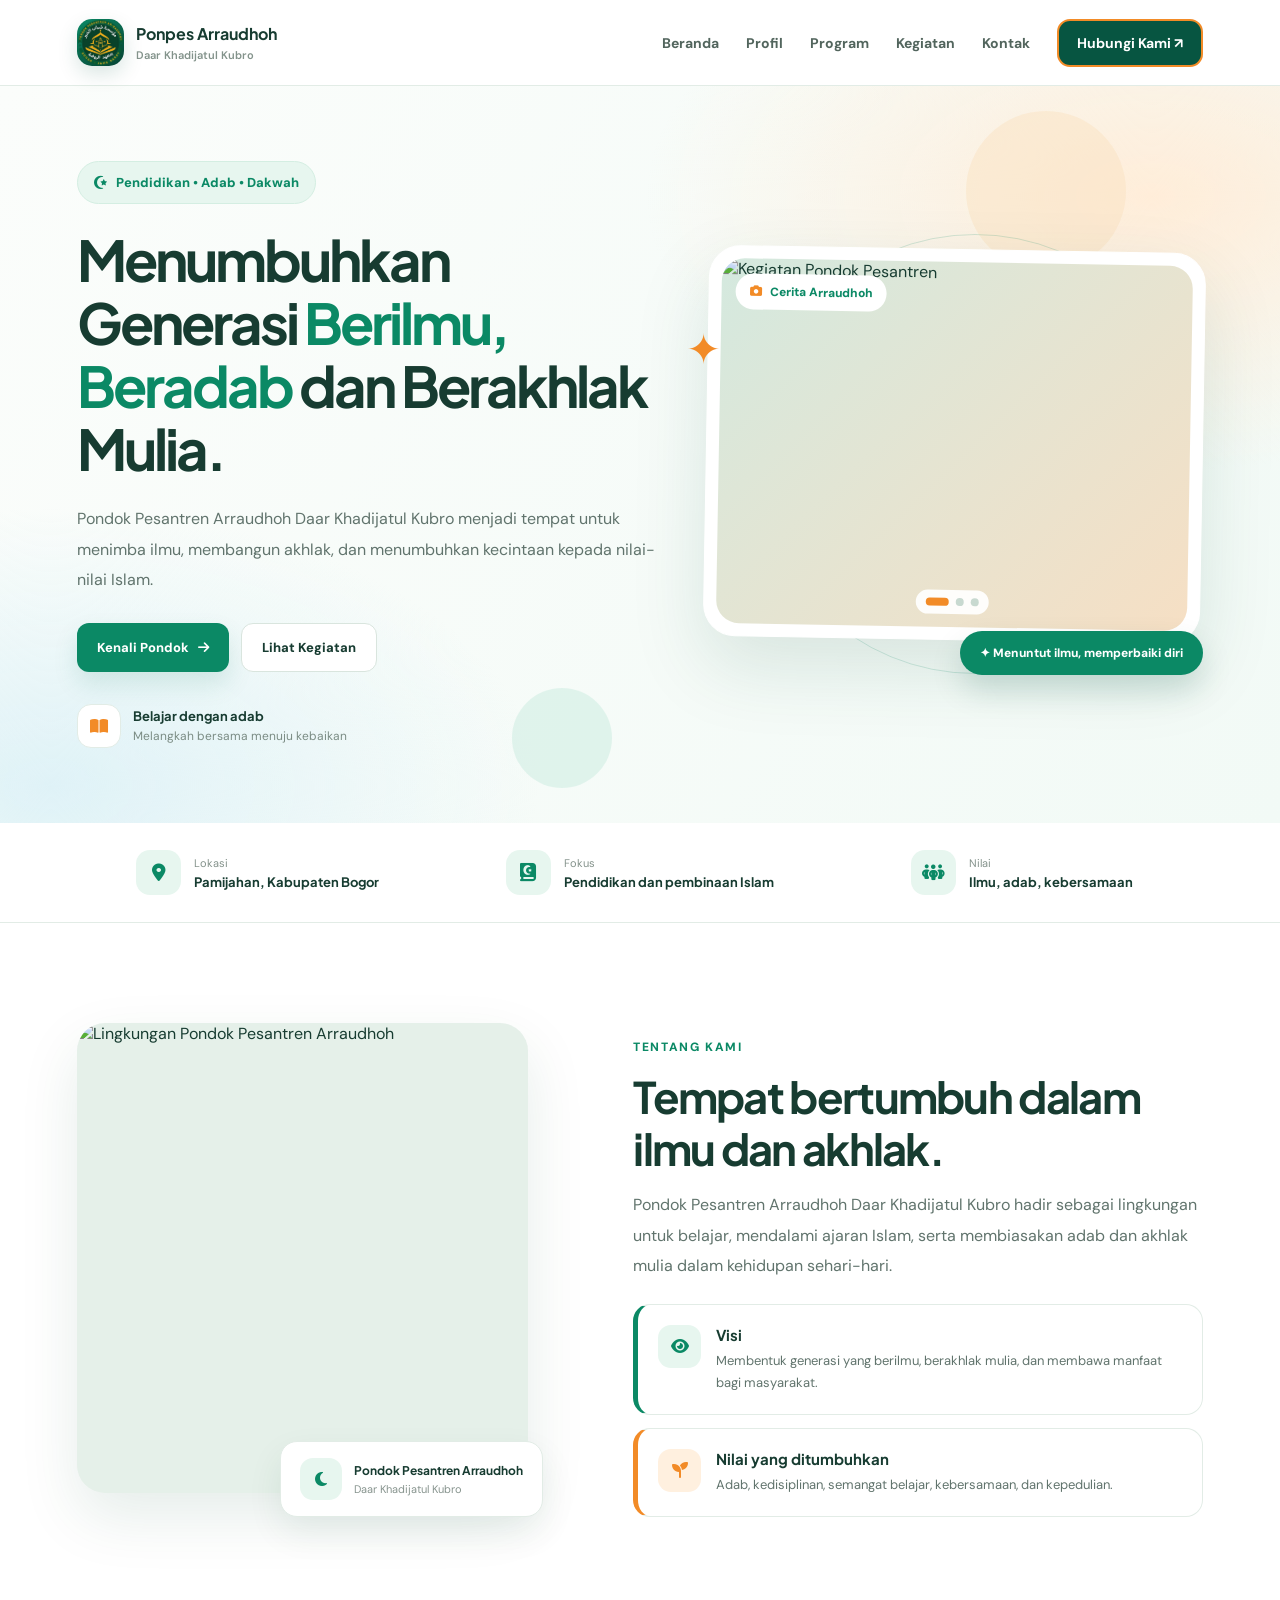
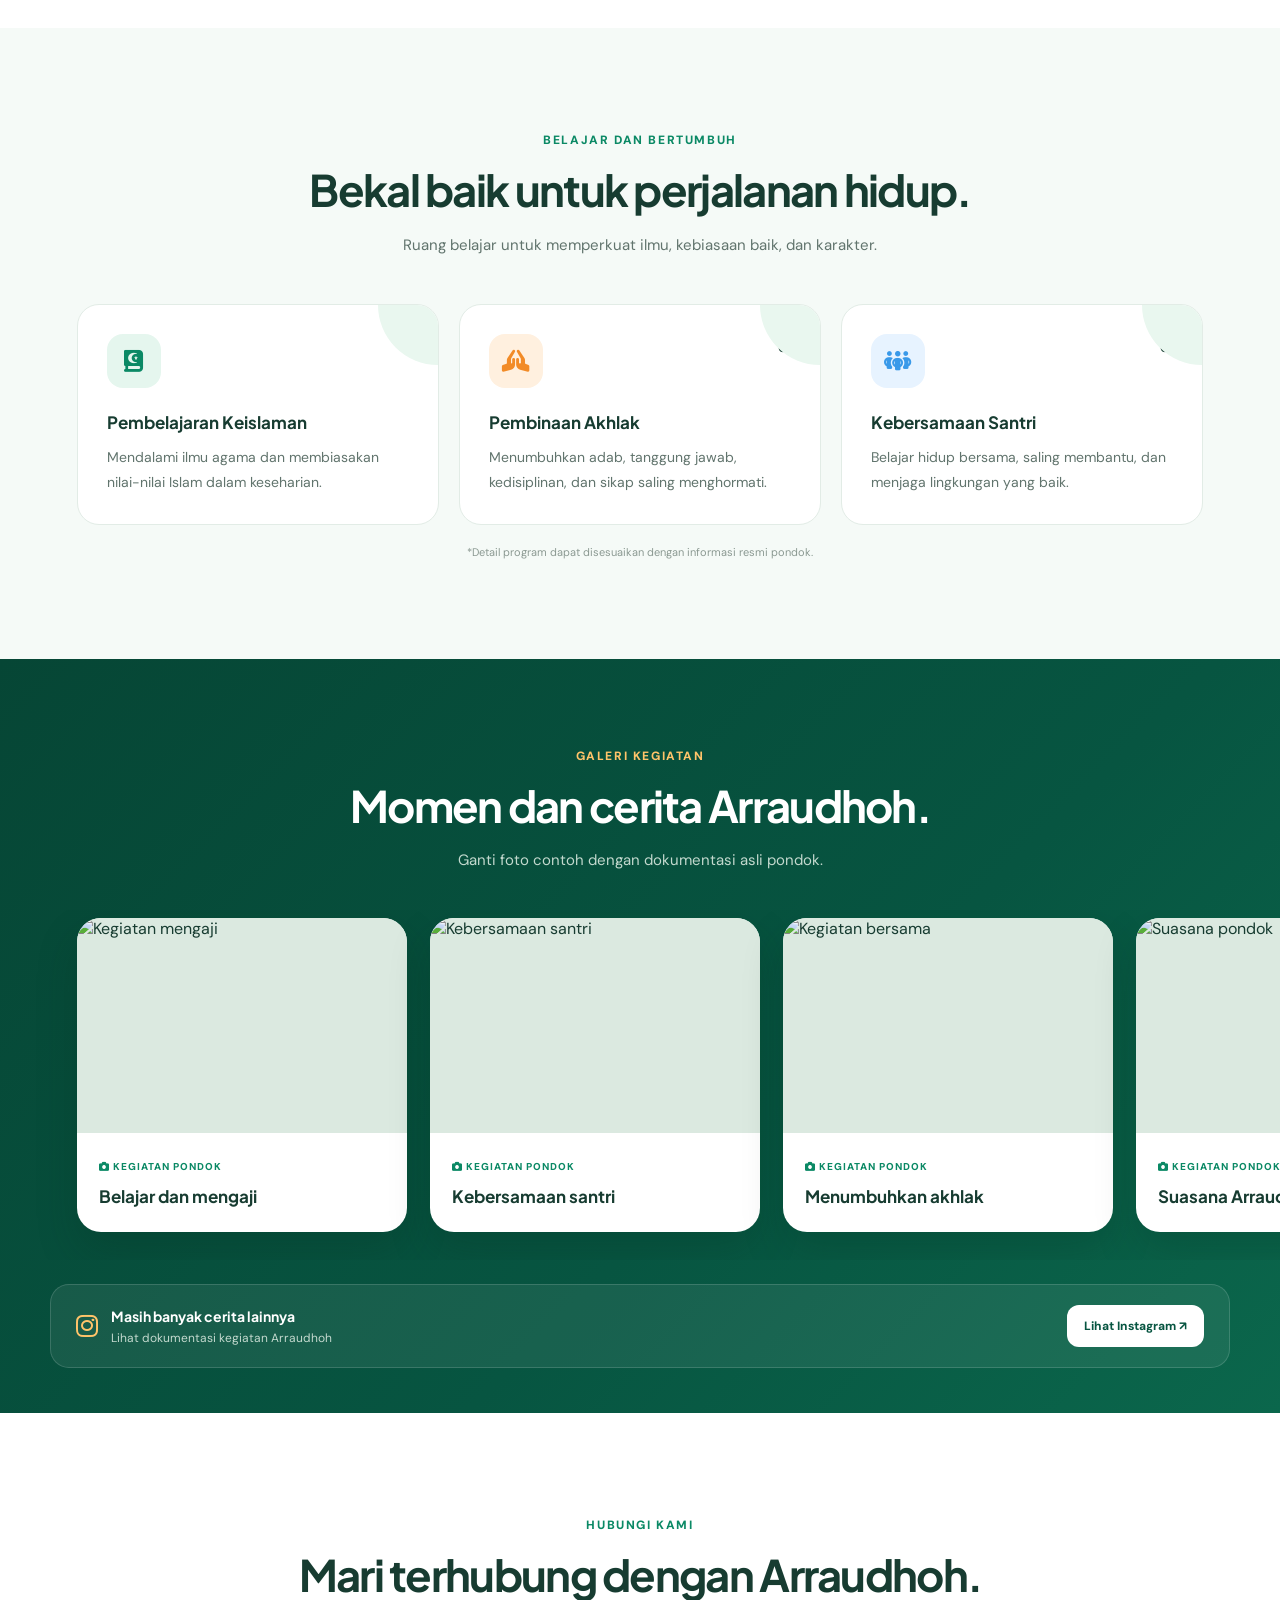
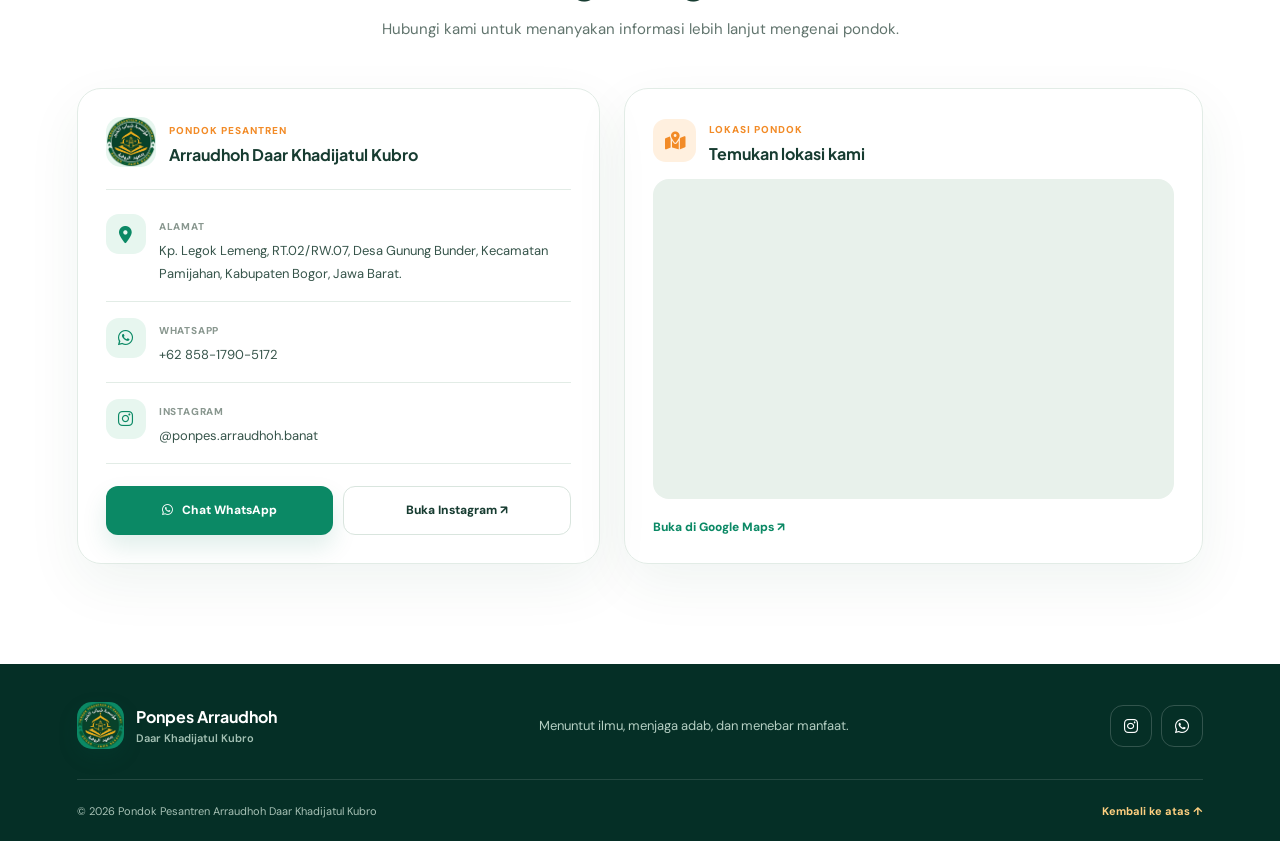
==== index.html @ df7a3b5c "first commit" ====
<!DOCTYPE html>
<html lang="id">
<head>
<meta charset="UTF-8"><meta name="viewport" content="width=device-width,
 initial-scale=1.0">
<title>Pondok Pesantren Arraudhoh Daar Khadijatul Kubro</title>
<link rel="stylesheet" href="style.css">
<link rel="preconnect" href="https://fonts.googleapis.com">
<link href="https://fonts.googleapis.com/css2?family=DM+Sans:wght@400;500;600
;700&family=Plus+Jakarta+Sans:wght@500;600;700;800&display=swap" rel="stylesheet">
<link rel="stylesheet" href="https://cdnjs.cloudflare.com/ajax/libs/font
-awesome/6.7.2/css/all.min.css">
</head>
<body>
<header class="navbar">
<a class="brand" href="#beranda"><span class="logo"><img src="img/download.png"
     alt="Logo Ponpes Arraudhoh"></span><span><b>Ponpes Arraudhoh</b><small>
        Daar Khadijatul Kubro</small></span></a>
<button class="menu-toggle" id="menu-toggle" aria-label="Buka menu">
    <i class="fa-solid fa-bars"></i></button>
<nav id="nav-links"><a href="#beranda">Beranda</a><a href="#profil">Profil</a>
    <a href="#program">Program</a><a href="#kegiatan">Kegiatan</a><a href="#kontak">
        Kontak</a><a class="nav-cta" href="#kontak">Hubungi Kami ↗</a></nav>
</header>
<main>
<section class="hero" id="beranda">
<div class="glow g1"></div><div class="glow g2"></div>
<div class="hero-text reveal">
<span class="eyebrow"><i class="fa-solid fa-star-and-crescent"></i> Pendidikan
     • Adab • Dakwah</span>
<h1>Menumbuhkan Generasi <em>Berilmu, Beradab</em> dan Berakhlak Mulia.</h1>
<p>Pondok Pesantren Arraudhoh Daar Khadijatul Kubro menjadi tempat untuk menimba ilmu,
     membangun akhlak, dan menumbuhkan kecintaan kepada nilai-nilai Islam.</p>
<div class="actions"><a class="btn primary" href="#profil">Kenali Pondok
     <i class="fa-solid fa-arrow-right"></i></a><a class="btn secondary" 
     href="#kegiatan">Lihat Kegiatan</a></div>
<div class="hero-note"><span><i class="fa-solid fa-book-open"></i></span>
    <div><b>Belajar dengan adab</b><small>Melangkah bersama menuju kebaikan</small>
    </div></div>
</div>
<div class="hero-visual reveal">
<div class="orbit"></div><div class="photo-frame">
<span class="photo-label"><i class="fa-solid fa-camera"></i> Cerita Arraudhoh</span>
<div class="slides"><img class="hero-slide active" src="img/hero-1.jpg" 
    alt="Kegiatan Pondok Pesantren"><img class="hero-slide" 
    src="img/hero-2.jpg" alt="Suasana belajar santri"><img class="hero-slide"
     src="img/hero-3.jpg" alt="Kegiatan pesantren"></div>
<div class="dots"><button class="dot active" aria-label="Foto 1">
</button><button class="dot" aria-label="Foto 2"></button><button
 class="dot" aria-label="Foto 3"></button></div>
</div><div class="floating-tag">✦ Menuntut ilmu, memperbaiki diri</div>
<span class="sparkle">✦</span>
</div>
</section>
<section class="quick-info"><div><i class="fa-solid fa-location-dot"></i>
    <span><small>Lokasi</small><b>Pamijahan, Kabupaten Bogor</b></span>
</div><div><i class="fa-solid fa-book-quran"></i><span><small>Fokus</small>
    <b>Pendidikan dan pembinaan Islam</b></span></div><div><i 
        class="fa-solid fa-people-group"></i><span><small>
            Nilai</small><b>Ilmu, adab, kebersamaan</b></span></div></section>
<section class="section profile" id="profil">
<div class="profile-image reveal"><img src="img/profil.jpg" 
    alt="Lingkungan Pondok Pesantren Arraudhoh">
    <div class="image-caption"><i class="fa-solid fa-moon">
    </i><span><b>Pondok Pesantren Arraudhoh</b><small>
        Daar Khadijatul Kubro</small></span></div></div>
<div class="profile-copy reveal"><span class="kicker">Tentang Kami

</span><h2>Tempat bertumbuh dalam ilmu dan akhlak.</h2>
<p>Pondok Pesantren Arraudhoh Daar Khadijatul Kubro hadir 
    sebagai lingkungan untuk belajar, mendalami ajaran Islam, 
    serta membiasakan adab dan akhlak mulia dalam kehidupan sehari-hari.</p>
<div class="info-card"><i class="fa-solid fa-eye"></i><div>
    <h3>Visi</h3><p>Membentuk generasi yang berilmu, berakhlak mulia,
         dan membawa manfaat bagi masyarakat.</p></div></div>
<div class="info-card orange"><i class="fa-solid fa-seedling"
    ></i><div><h3>Nilai yang ditumbuhkan</h3><p>Adab, kedisiplinan,
         semangat belajar, kebersamaan, dan kepedulian.</p></div></div></div>
</section>
<section class="section programs" id="program"><div class="section-title reveal">
    <span class="kicker">Belajar dan Bertumbuh</span><h2>Bekal baik 
        untuk perjalanan hidup.</h2><p>Ruang belajar untuk memperkuat
             ilmu, kebiasaan baik, dan karakter.</p></div>
<div class="program-grid">
<article class="program-card reveal">
    <span class="program-icon mint">
        <i class="fa-solid fa-book-quran">

        </i></span><small>01</small>
        <h3>Pembelajaran Keislaman</h3><p>Mendalami ilmu agama
             dan membiasakan nilai-nilai Islam dalam keseharian.</p></article>
<article class="program-card reveal"><span class="program-icon peach">
    <i class="fa-solid fa-hands-praying"></i></span><small>02</small>
    <h3>Pembinaan Akhlak</h3><p>Menumbuhkan adab, tanggung jawab,
         kedisiplinan, dan sikap saling menghormati.</p></article>
<article class="program-card reveal"><span class="program-icon sky">
    <i class="fa-solid fa-people-group"></i></span><small>03</small>
    <h3>Kebersamaan Santri</h3><p>Belajar hidup bersama, saling membantu,
         dan menjaga lingkungan yang baik.</p></article>
</div><p class="note">*Detail program dapat disesuaikan 
    dengan informasi resmi pondok.</p></section>
<section class="activities" id="kegiatan">
    <div class="section-title reveal"><span class="kicker gold">
        Galeri Kegiatan</span><h2>Momen dan cerita Arraudhoh.</h2><p>Ganti foto contoh dengan dokumentasi asli pondok.</p></div>
    <div class="marquee">
        <div class="activity-track">
            <article class="activity-card">
                <img src="img/kegiatan-1.jpg" alt="Kegiatan mengaji">
                <div>
                    <small><i class="fa-solid fa-camera"></i> KEGIATAN PONDOK</small>
                    <h3>Belajar dan mengaji</h3>
                </div>
            </article>
            <article class="activity-card">
                <img src="img/kegiatan-2.jpg" alt="Kebersamaan santri">
                <div>
                    <small><i class="fa-solid fa-camera"></i> KEGIATAN PONDOK</small>
                    <h3>Kebersamaan santri</h3>
                </div>
            </article>
            <article class="activity-card">
                <img src="img/kegiatan-3.jpg" alt="Kegiatan bersama">
                <div>
                    <small><i class="fa-solid fa-camera"></i> KEGIATAN PONDOK</small>
                    <h3>Menumbuhkan akhlak</h3>
                </div>
            </article>
            <article class="activity-card">
                <img src="img/kegiatan-4.jpg" alt="Suasana pondok">
                <div>
                    <small><i class="fa-solid fa-camera"></i> KEGIATAN PONDOK</small>
                    <h3>Suasana Arraudhoh</h3>
                </div>
            </article>
<article class="activity-card" aria-hidden="true"><img src="img/kegiatan-1.jpg" alt=""><div><small>KEGIATAN PONDOK</small><h3>Belajar dan mengaji</h3></div></article>
<article class="activity-card" aria-hidden="true"><img src="img/kegiatan-2.jpg" alt=""><div><small>KEGIATAN PONDOK</small><h3>Kebersamaan santri</h3></div></article>
<article class="activity-card" aria-hidden="true"><img src="img/kegiatan-3.jpg" alt=""><div><small>KEGIATAN PONDOK</small><h3>Menumbuhkan akhlak</h3></div></article>
<article class="activity-card" aria-hidden="true"><img src="img/kegiatan-4.jpg" alt=""><div><small>KEGIATAN PONDOK</small><h3>Suasana Arraudhoh</h3></div></article>
</div></div>
<div class="instagram-banner"><span><i class="fa-brands fa-instagram"></i><span><b>Masih banyak cerita lainnya</b><small>Lihat dokumentasi kegiatan Arraudhoh</small></span></span><a href="https://www.instagram.com/ponpes.arraudhoh.banat/" target="_blank" rel="noopener">Lihat Instagram ↗</a></div>
</section>
<section class="section contact" id="kontak"><div class="section-title reveal"><span class="kicker">Hubungi Kami</span><h2>Mari terhubung dengan Arraudhoh.</h2><p>Hubungi kami untuk menanyakan informasi lebih lanjut mengenai pondok.</p></div>
<div class="contact-grid">
    <div class="contact-card reveal">
        <div class="contact-heading">
            <span class="contact-logo">
                <img src="img/download.png" alt="Logo Pondok Pesantren Arraudhoh"></span>
            </span><div><small>PONDOK PESANTREN</small>
                <h3>Arraudhoh Daar Khadijatul Kubro</h3></div></div>
<div class="contact-row">
    <span class="contact-icon">
        <i class="fa-solid fa-location-dot"></i></span><div><small>ALAMAT</small><p>Kp. Legok Lemeng, RT.02/RW.07, Desa Gunung Bunder, Kecamatan Pamijahan, Kabupaten Bogor, Jawa Barat.</p></div></div>
<div class="contact-row">
    <span class="contact-icon peach">
        <i class="fa-brands fa-whatsapp"></i></span><div><small>WHATSAPP</small><p>+62 858-1790-5172</p></div></div>
<div class="contact-row">
    <span class="contact-icon sky">
        <i class="fa-brands fa-instagram"></i></span><div><small>INSTAGRAM</small><p>@ponpes.arraudhoh.banat</p></div></div>
<div class="contact-actions">
    <a class="btn primary" href="https://wa.me/6285817905172" target="_blank" rel="noopener"><i class="fa-brands fa-whatsapp"></i> Chat WhatsApp</a><a class="btn secondary" href="https://www.instagram.com/ponpes.arraudhoh.banat/" target="_blank" rel="noopener">Buka Instagram ↗</a></div></div>
<div class="map-card reveal">
    <div class="map-heading">
        <i class="fa-solid fa-map-location-dot"></i><span><small>LOKASI PONDOK</small><b>Temukan lokasi kami</b></span></div><iframe title="Peta lokasi Pondok Pesantren Arraudhoh" src="https://maps.google.com/maps?q=Kp.%20Legok%20Lemeng%2C%20Desa%20Gunung%20Bunder%2C%20Pamijahan%2C%20Bogor&t=&z=13&ie=UTF8&iwloc=&output=embed" loading="lazy"></iframe><a class="map-link" href="https://www.google.com/maps/search/?api=1&query=Kp.+Legok+Lemeng%2C+Desa+Gunung+Bunder%2C+Pamijahan%2C+Bogor" target="_blank" rel="noopener">Buka di Google Maps ↗</a></div></div></section>
</main>
<footer class="footer"><div class="footer-top"><a class="brand footer-brand" href="#beranda"><span class="logo"><img src="img/download.png" alt="Logo Pondok Pesantren Arraudhoh"></span><span><b>Ponpes Arraudhoh</b><small>Daar Khadijatul Kubro</small></span></a><p>Menuntut ilmu, menjaga adab, dan menebar manfaat.</p><div class="socials"><a href="https://www.instagram.com/ponpes.arraudhoh.banat/" aria-label="Instagram" target="_blank" rel="noopener"><i class="fa-brands fa-instagram"></i></a><a href="https://wa.me/6285817905172" aria-label="WhatsApp" target="_blank" rel="noopener"><i class="fa-brands fa-whatsapp"></i></a></div></div><div class="footer-bottom"><span>© <span id="year"></span> Pondok Pesantren Arraudhoh Daar Khadijatul Kubro</span><a href="#beranda">Kembali ke atas ↑</a></div></footer>
<script src="script.js"></script>
</body></html>
---- style.css ----
*{box-sizing:border-box;margin:0;padding:0}html{scroll-behavior:smooth;scroll-padding-top:90px}body{font-family:'DM Sans',sans-serif;color:#173c31;overflow-x:hidden}h1,h2,h3,b{font-family:'Plus Jakarta Sans',sans-serif}a{text-decoration:none;color:inherit}img{display:block;max-width:100%}:root{--green:#075541;--bright:#0b8965;--orange:#f28b27;--ink:#173c31;--muted:#61746d;--line:#e2ece6;--mint:#e7f6ef}
.navbar{height:86px;padding:0 6%;display:flex;align-items:center;justify-content:space-between;gap:20px;background:#ffffffed;border-bottom:1px solid var(--line);position:sticky;top:0;z-index:10;backdrop-filter:blur(12px)}.brand{display:flex;align-items:center;gap:12px}.logo{width:47px;height:47px;border-radius:15px;display:grid;place-items:center;background:linear-gradient(145deg,#0b8965,#064333);color:white;font-size:21px;box-shadow:0 8px 20px #07554126}.brand b,.brand small{display:block}.brand b{font-size:16px}.brand small{font-size:11px;color:#83938b;margin-top:4px;font-weight:600}nav{display:flex;align-items:center;gap:27px;font-size:14px;font-weight:700;color:#52655d}nav>a:hover{color:var(--bright)}.nav-cta{background:var(--green);color:#fff;border:2px solid var(--orange);padding:13px 18px;border-radius:13px}.menu-toggle{display:none;border:0;background:var(--mint);color:var(--green);border-radius:10px;padding:10px 12px;font-size:20px}
.hero{min-height:640px;padding:75px 6%;display:grid;grid-template-columns:1.08fr .92fr;align-items:center;gap:45px;position:relative;isolation:isolate;overflow:hidden;background:radial-gradient(ellipse at 90% 15%,#ffedd9,transparent 31%),radial-gradient(ellipse at 4% 95%,#dff2f7,transparent 28%),linear-gradient(120deg,#fbfdfb,#f2faf6)}.glow{position:absolute;border-radius:50%;z-index:-1;animation:float 8s ease-in-out infinite}.g1{width:160px;height:160px;right:12%;top:25px;background:#f8dfbd70}.g2{width:100px;height:100px;left:40%;bottom:35px;background:#c9ebdf80}.hero-text{max-width:690px;z-index:1}.eyebrow,.kicker{display:inline-flex;gap:9px;align-items:center;color:var(--bright);font-size:12px;font-weight:800;letter-spacing:1.6px;text-transform:uppercase}.eyebrow{font-size:13px;letter-spacing:0;text-transform:none;background:#e7f6ef;border:1px solid #d4eee2;padding:12px 16px;border-radius:30px;margin-bottom:24px}.hero h1{font-size:clamp(40px,4.4vw,66px);line-height:1.12;letter-spacing:-3px;margin-bottom:24px}.hero h1 em{font-style:normal;color:var(--bright);position:relative}.hero h1 em:after{content:'';position:absolute;height:6px;bottom:-4px;left:0;width:100%;background:#f6a34a;border-radius:5px}.hero-text>p,.profile-copy>p{font-size:16px;line-height:1.9;color:var(--muted)}.actions{display:flex;gap:12px;flex-wrap:wrap;margin-top:28px}.btn{min-height:49px;padding:0 20px;border-radius:12px;display:inline-flex;align-items:center;justify-content:center;gap:9px;font-weight:800;font-size:13px;transition:.25s}.btn:hover{transform:translateY(-3px)}.primary{background:var(--bright);color:white;box-shadow:0 12px 25px #087b5b20}.secondary{background:white;border:1px solid #d9e5de}.hero-note{display:flex;align-items:center;gap:12px;margin-top:32px}.hero-note>span{width:44px;height:44px;border-radius:14px;background:white;border:1px solid var(--line);color:var(--orange);display:grid;place-items:center}.hero-note b,.hero-note small{display:block}.hero-note b{font-size:13px}.hero-note small{font-size:12px;color:#7b8c84;margin-top:4px}
.hero-visual{position:relative;max-width:590px;width:100%;justify-self:end;padding:15px 0 35px}.orbit{position:absolute;width:440px;height:440px;border:1px solid #0b89652b;border-radius:50%;top:0;left:10%;animation:spin 35s linear infinite}.photo-frame{position:relative;padding:12px;background:#fff;border:1px solid #fff;border-radius:32px;box-shadow:0 30px 75px #124f3a20;transform:rotate(1deg);z-index:2;animation:photoFloat 6s ease-in-out infinite}.slides{height:365px;border-radius:23px;overflow:hidden;position:relative;background:linear-gradient(135deg,#d4e9df,#f6dfc4)}.hero-slide{position:absolute;inset:0;width:100%;height:100%;object-fit:cover;opacity:0;transform:scale(1.08);transition:opacity 1s,transform 5s}.hero-slide.active{opacity:1;transform:scale(1)}.photo-label{position:absolute;z-index:3;top:27px;left:26px;background:#fff;color:var(--bright);padding:10px 14px;border-radius:30px;font-size:12px;font-weight:800}.photo-label i{color:var(--orange);margin-right:5px}.dots{position:absolute;z-index:4;bottom:25px;left:50%;transform:translateX(-50%);display:flex;gap:7px;background:#ffffffed;padding:8px 10px;border-radius:30px}.dot{border:0;width:8px;height:8px;border-radius:20px;background:#c8d9d0;cursor:pointer;transition:.3s}.dot.active{width:23px;background:var(--orange)}.floating-tag{position:absolute;z-index:3;right:0;bottom:0;background:var(--bright);color:white;padding:14px 20px;border-radius:30px;box-shadow:0 15px 30px #0755412b;font-size:12px;font-weight:800;animation:float 5s infinite}.sparkle{position:absolute;left:-20px;top:20%;color:var(--orange);font-size:42px;z-index:3;animation:float 4s infinite}
.quick-info{padding:27px 6%;display:grid;grid-template-columns:repeat(3,1fr);gap:20px;border-bottom:1px solid var(--line)}.quick-info>div{display:flex;align-items:center;justify-content:center;gap:13px}.quick-info>div>i{width:45px;height:45px;border-radius:14px;background:var(--mint);color:var(--bright);display:grid;place-items:center;font-size:18px}.quick-info small,.quick-info b{display:block}.quick-info small{font-size:11px;color:#84928b;margin-bottom:4px}.quick-info b{font-size:13px}
.section{padding:100px 6%}.profile{display:grid;grid-template-columns:.9fr 1.1fr;align-items:center;gap:8%}.profile-image{height:470px;position:relative;margin:0 15px 35px 0;border-radius:28px;background:#e5f0e9}.profile-image>img{width:100%;height:100%;object-fit:cover;border-radius:28px;box-shadow:0 24px 60px #0b4b351a;transition:transform .7s}.profile-image:hover>img{transform:scale(1.035)}.image-caption{position:absolute;bottom:-24px;right:-15px;background:white;border:1px solid var(--line);border-radius:17px;padding:16px 19px;display:flex;align-items:center;gap:12px;box-shadow:0 15px 35px #0b4b3515;animation:float 6s infinite}.image-caption>i{width:42px;height:42px;border-radius:13px;background:var(--mint);color:var(--bright);display:grid;place-items:center}.image-caption b,.image-caption small{display:block}.image-caption b{font-size:12px}.image-caption small{font-size:11px;color:#87948e;margin-top:4px}.profile-copy h2,.section-title h2{font-size:clamp(30px,3.4vw,45px);line-height:1.2;letter-spacing:-1.7px;margin:15px 0}.profile-copy>p{margin-bottom:22px}.info-card{display:flex;gap:15px;padding:20px;margin-top:13px;border:1px solid var(--line);border-left:5px solid var(--bright);border-radius:17px;transition:.3s}.info-card:hover{transform:translateX(6px);box-shadow:0 15px 35px #0b4b3510}.info-card>i{flex:0 0 43px;height:43px;display:grid;place-items:center;border-radius:13px;background:var(--mint);color:var(--bright)}.info-card.orange{border-left-color:var(--orange)}.info-card.orange>i{background:#fff0df;color:var(--orange)}.info-card h3{font-size:15px;margin-bottom:6px}.info-card p{font-size:13px;line-height:1.7;color:var(--muted)}
.programs{background:#f5faf7}.section-title{text-align:center;max-width:760px;margin:0 auto 45px}.section-title>p{font-size:15px;line-height:1.8;color:var(--muted)}.program-grid{display:grid;grid-template-columns:repeat(3,1fr);gap:20px}.program-card{position:relative;background:#fff;border:1px solid var(--line);border-radius:22px;padding:29px;overflow:hidden;transition:transform .35s,box-shadow .35s}.program-card:after{content:'';position:absolute;width:120px;height:120px;border-radius:50%;background:#e9f7ef;right:-60px;top:-60px;transition:.4s}.program-card:hover{transform:translateY(-8px);box-shadow:0 24px 60px #07554117}.program-card:hover:after{transform:scale(1.4)}.program-icon{width:54px;height:54px;border-radius:16px;display:grid;place-items:center;font-size:22px;margin-bottom:23px;position:relative;z-index:1}.mint{background:#e5f6ee;color:var(--bright)}.peach{background:#fff0df;color:var(--orange)}.sky{background:#e7f3ff;color:#3999e9}.program-card>small{position:absolute;right:25px;top:34px;color:#9caf a4;font-weight:800}.program-card h3{font-size:17px;margin-bottom:12px}.program-card p{font-size:14px;line-height:1.8;color:var(--muted)}.note{text-align:center;font-size:11px;color:#8b9992;margin-top:20px}
.activities{padding:85px 0 45px;background:linear-gradient(135deg,#064635,#075541 60%,#0b674c);color:white;overflow:hidden}.activities .section-title{padding:0 6%;margin-bottom:36px}.activities .section-title h2{color:white}.activities .section-title p{color:#c3d9ce}.gold{color:#ffc46a!important}.marquee{width:100%;overflow:hidden;padding:8px 0 28px}.activity-track{display:flex;gap:23px;width:max-content;padding-left:6%;animation:marquee 38s linear infinite}.marquee:hover .activity-track{animation-play-state:paused}.activity-card{width:330px;flex-shrink:0;border-radius:24px;overflow:hidden;background:#fff;color:var(--ink);box-shadow:0 20px 40px #00291b35;transition:transform .3s}.activity-card:hover{transform:translateY(-8px)}.activity-card img{width:100%;height:215px;object-fit:cover;background:#dbe9e0;transition:transform .7s}.activity-card:hover img{transform:scale(1.06)}.activity-card>div{padding:21px 22px 25px}.activity-card small{font-size:10px;font-weight:800;letter-spacing:1px;color:var(--bright)}.activity-card h3{font-size:17px;margin-top:10px}.instagram-banner{max-width:1180px;margin:24px auto 0;padding:20px 25px;border-radius:19px;background:#ffffff12;border:1px solid #ffffff26;display:flex;align-items:center;justify-content:space-between;gap:20px}.instagram-banner>span{display:flex;align-items:center;gap:13px}.instagram-banner>span>i{font-size:25px;color:#ffc46a}.instagram-banner b,.instagram-banner small{display:block}.instagram-banner b{font-size:14px}.instagram-banner small{font-size:12px;color:#c3d9ce;margin-top:5px}.instagram-banner>a{padding:13px 17px;border-radius:12px;background:white;color:var(--green);font-size:12px;font-weight:800;white-space:nowrap}
.contact{background:#fff}.contact-grid{display:grid;grid-template-columns:.95fr 1.05fr;gap:24px;max-width:1200px;margin:auto}.contact-card,.map-card{border:1px solid var(--line);border-radius:24px;padding:28px;box-shadow:0 20px 55px #0b4b3510}.contact-heading,.map-heading{display:flex;align-items:center;gap:13px;padding-bottom:22px;border-bottom:1px solid var(--line);margin-bottom:8px}.contact-logo{width:50px;height:50px;border-radius:15px;display:grid;place-items:center;background:var(--mint);color:var(--bright);font-size:21px}.contact-heading small,.map-heading small{font-size:10px;letter-spacing:1px;color:var(--orange);font-weight:800}.contact-heading h3{font-size:16px;margin-top:5px;line-height:1.4}.contact-row{display:flex;gap:13px;padding:16px 0;border-bottom:1px solid var(--line)}.contact-icon{width:40px;height:40px;flex:0 0 40px;border-radius:13px;display:grid;place-items:center;background:var(--mint);color:var(--bright);font-size:17px}.contact-row small{font-size:10px;color:#89978f;font-weight:800;letter-spacing:.8px}.contact-row p{font-size:13px;line-height:1.7;margin-top:5px;color:#36544a;overflow-wrap:anywhere}.contact-actions{display:flex;gap:10px;flex-wrap:wrap;margin-top:22px}.contact-actions .btn{font-size:12px;padding:0 14px;flex:1}.map-heading{border:0;margin:0;padding-bottom:15px}.map-heading>i{width:43px;height:43px;display:grid;place-items:center;border-radius:13px;background:#fff0df;color:var(--orange);font-size:18px}.map-heading b{display:block;font-size:16px;margin-top:5px}.map-card iframe{width:100%;height:320px;border:0;border-radius:16px;background:#e8f1eb}.map-link{display:block;padding-top:15px;color:var(--bright);font-size:12px;font-weight:800}
.footer{background:#052f26;color:white;padding:38px 6% 0}.footer-top{display:flex;align-items:center;justify-content:space-between;gap:22px;padding-bottom:30px}.footer-brand .logo{background:#0b8965}.footer-brand small{color:#a4c1b4}.footer-top>p{font-size:13px;color:#b4cec2}.socials{display:flex;gap:9px}.socials a{width:42px;height:42px;border:1px solid #ffffff2e;border-radius:13px;display:grid;place-items:center;transition:.25s}.socials a:hover{background:var(--orange);transform:translateY(-3px)}.footer-bottom{min-height:62px;border-top:1px solid #ffffff20;display:flex;align-items:center;justify-content:space-between;gap:18px;font-size:11px;color:#a7c1b5}.footer-bottom a{color:#ffd080;font-weight:700}
.reveal{opacity:0;transform:translateY(24px);transition:opacity .8s,transform .8s}.reveal.visible{opacity:1;transform:translateY(0)}
@keyframes marquee{from{transform:translateX(0)}to{transform:translateX(-50%)}}@keyframes float{0%,100%{transform:translateY(0)}50%{transform:translateY(-11px)}}@keyframes photoFloat{0%,100%{transform:rotate(1deg) translateY(0)}50%{transform:rotate(-.5deg) translateY(-8px)}}@keyframes spin{to{transform:rotate(360deg)}}
@media(prefers-reduced-motion:reduce){*,*:before,*:after{animation-duration:.01ms!important;animation-iteration-count:1!important;scroll-behavior:auto!important;transition-duration:.01ms!important}}
@media(max-width:1000px){nav{gap:15px}.hero{padding-left:5%;padding-right:5%;gap:28px}.hero h1{letter-spacing:-2px}.slides{height:320px}.section{padding:80px 5%}.contact-card,.map-card{padding:22px}}
@media(max-width:780px){.navbar{height:75px;padding:0 5%}.menu-toggle{display:block}nav{display:none;position:absolute;top:74px;left:0;right:0;padding:18px 5% 24px;background:#fff;border-bottom:1px solid var(--line);box-shadow:0 20px 30px #063e3210;align-items:stretch;gap:0;flex-direction:column}nav.open{display:flex}nav>a:not(.nav-cta){padding:13px 0}.nav-cta{text-align:center;margin-top:10px}.hero{grid-template-columns:1fr;padding-top:52px;gap:42px}.hero h1{font-size:clamp(39px,8vw,59px)}.hero-visual{justify-self:center;max-width:600px;width:94%}.slides{height:clamp(250px,55vw,360px)}.quick-info{grid-template-columns:1fr;padding:23px 7%;gap:17px}.quick-info>div{justify-content:flex-start}.profile{grid-template-columns:1fr;gap:40px}.profile-image{width:90%;margin:auto;height:clamp(300px,60vw,440px)}.profile-copy{max-width:700px}.program-grid{grid-template-columns:1fr 1fr}.contact-grid{grid-template-columns:1fr}.instagram-banner{margin-left:5%;margin-right:5%}.footer-top{flex-wrap:wrap}.footer-top>p{order:3;flex-basis:100%}}
@media(max-width:520px){.brand .logo{width:41px;height:41px}.brand b{font-size:14px}.brand small{font-size:10px}.hero{padding:45px 5% 52px}.eyebrow{font-size:11px}.hero h1{font-size:39px;letter-spacing:-1.6px}.hero-text>p,.profile-copy>p{font-size:14px}.actions .btn{flex:1;padding:0 11px;font-size:12px}.hero-visual{width:100%;padding-bottom:34px}.photo-frame{padding:8px;border-radius:24px}.slides{height:245px;border-radius:17px}.photo-label{top:17px;left:17px;font-size:10px;padding:8px 10px}.floating-tag{font-size:10px;padding:11px 13px}.section{padding:68px 5%}.profile-image{height:305px;width:94%}.image-caption{right:-10px;padding:12px}.image-caption b{font-size:10px}.profile-copy h2,.section-title h2{font-size:31px;letter-spacing:-1px}.info-card{padding:16px 13px}.program-grid{grid-template-columns:1fr}.program-card{padding:24px}.activities{padding-top:68px}.activity-track{gap:15px;padding-left:5%}.activity-card{width:265px}.activity-card img{height:180px}.activity-card>div{padding:17px}.instagram-banner{align-items:flex-start;flex-direction:column;padding:18px}.instagram-banner>a{width:100%;text-align:center}.contact-card,.map-card{padding:19px;border-radius:19px}.contact-heading h3{font-size:14px}.contact-actions{flex-direction:column}.contact-actions .btn{min-height:45px}.map-card iframe{height:250px}.footer{padding:30px 5% 0}.footer-top{align-items:flex-start}.footer-top>p{font-size:12px}.footer-bottom{padding:16px 0;align-items:flex-start;flex-direction:column;line-height:1.7}}
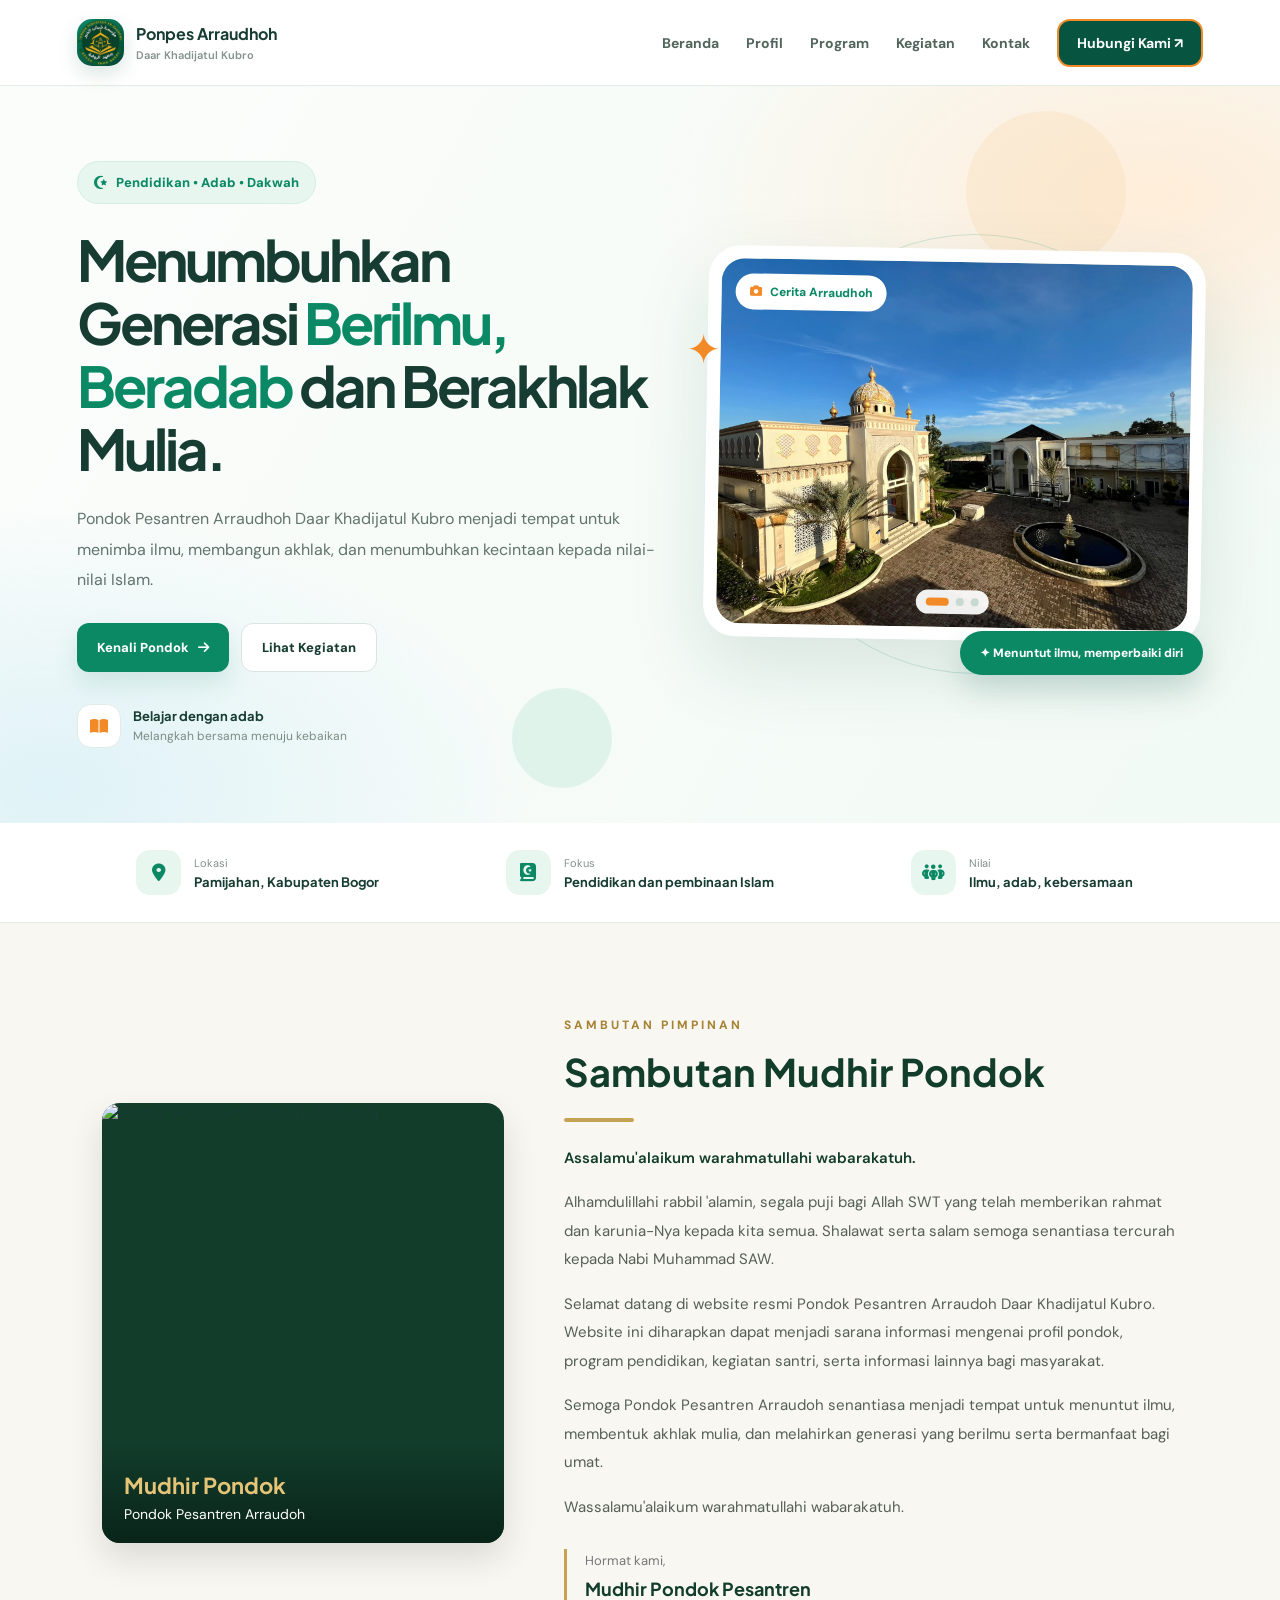
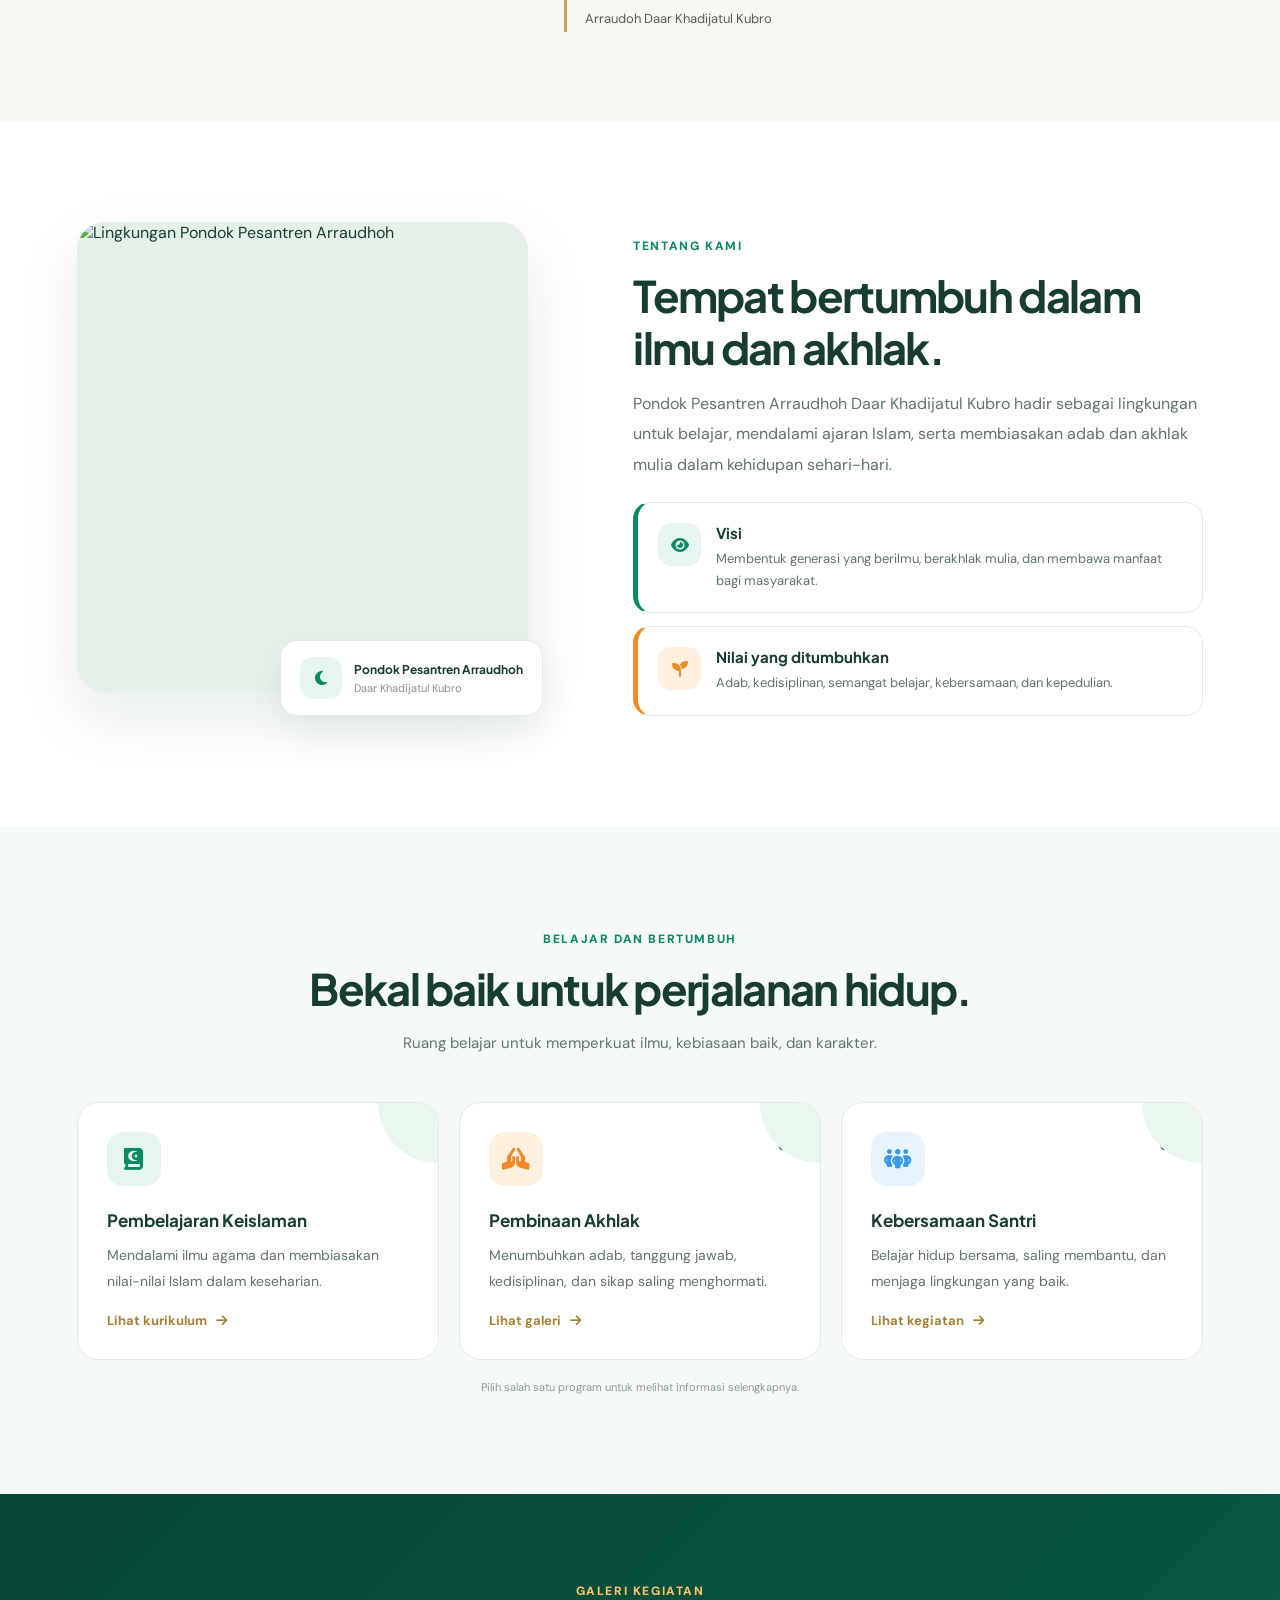
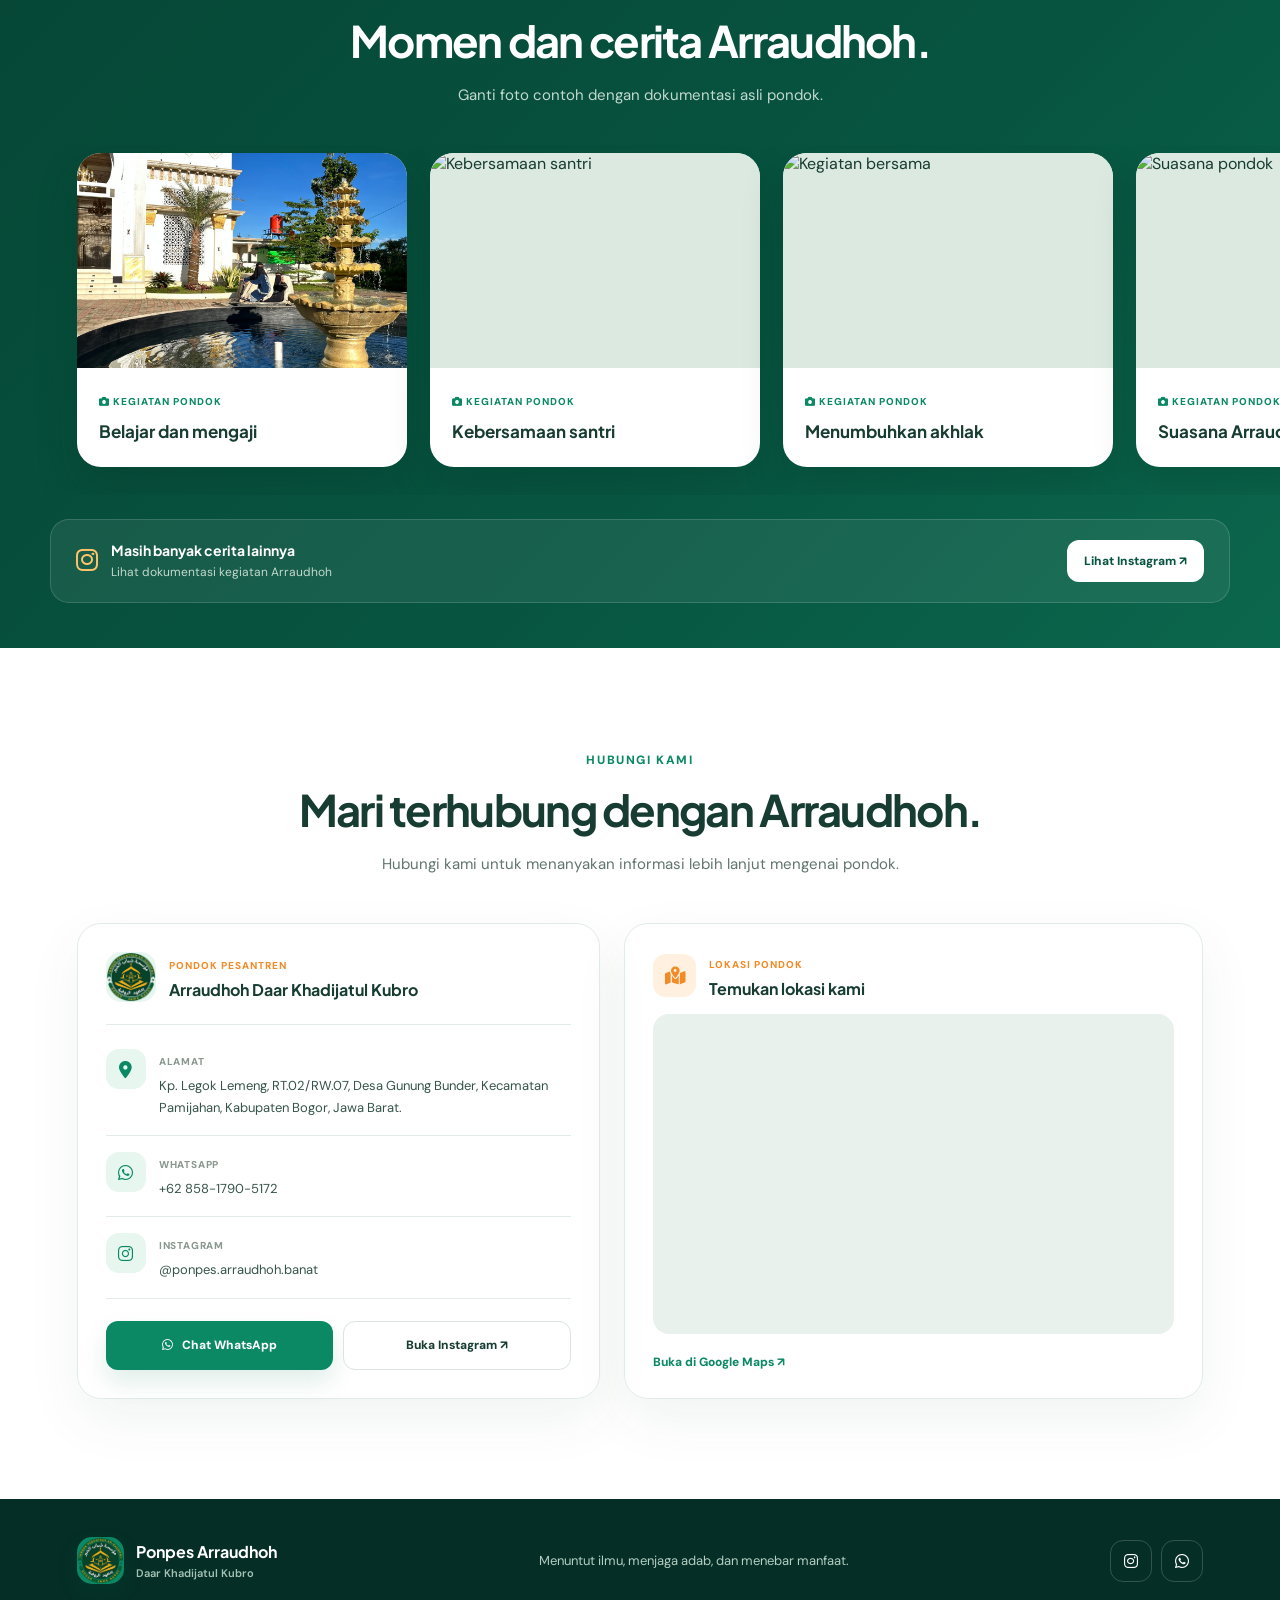
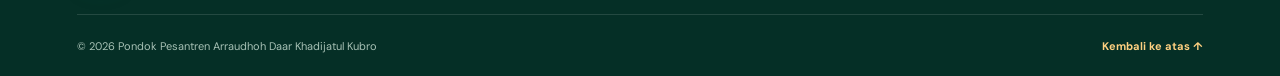
==== commit adcfb69c: "tambahan mudhir" ====
--- a/index.html
+++ b/index.html
@@ -4,6 +4,8 @@
 <meta charset="UTF-8"><meta name="viewport" content="width=device-width,
  initial-scale=1.0">
 <title>Pondok Pesantren Arraudhoh Daar Khadijatul Kubro</title>
+<link rel="icon" type="img/download.png" href="img/download.png">
+
 <link rel="stylesheet" href="style.css">
 <link rel="preconnect" href="https://fonts.googleapis.com">
 <link href="https://fonts.googleapis.com/css2?family=DM+Sans:wght@400;500;600
@@ -41,10 +43,10 @@
 <div class="hero-visual reveal">
 <div class="orbit"></div><div class="photo-frame">
 <span class="photo-label"><i class="fa-solid fa-camera"></i> Cerita Arraudhoh</span>
-<div class="slides"><img class="hero-slide active" src="img/hero-1.jpg" 
+<div class="slides"><img class="hero-slide active" src="img/WhatsApp Image 2026-10-22 at 19.13.58 (1).jpeg" 
     alt="Kegiatan Pondok Pesantren"><img class="hero-slide" 
-    src="img/hero-2.jpg" alt="Suasana belajar santri"><img class="hero-slide"
-     src="img/hero-3.jpg" alt="Kegiatan pesantren"></div>
+    src="img/WhatsApp Image 2026-10-22 at 19.13.59 (1).jpeg" alt="Suasana belajar santri"><img class="hero-slide"
+     src="img/WhatsApp Image 2026-10-22 at 19.13.57.jpeg" alt="Kegiatan pesantren"></div>
 <div class="dots"><button class="dot active" aria-label="Foto 1">
 </button><button class="dot" aria-label="Foto 2"></button><button
  class="dot" aria-label="Foto 3"></button></div>
@@ -58,7 +60,74 @@
     <b>Pendidikan dan pembinaan Islam</b></span></div><div><i 
         class="fa-solid fa-people-group"></i><span><small>
             Nilai</small><b>Ilmu, adab, kebersamaan</b></span></div></section>
-<section class="section profile" id="profil">
+
+
+            <!-- tambahan mudhir -->
+
+<!-- SAMBUTAN MUDHIR -->
+<section class="sambutan-mudhir" id="sambutan">
+    <div class="sambutan-container">
+
+        <div class="mudhir-foto">
+            <!-- Ganti dengan foto mudhir pondok -->
+            <img src="img/mudhir.png" alt="Mudhir Pondok Pesantren Arraudoh">
+
+            <div class="mudhir-label">
+                <h3>Mudhir Pondok</h3>
+                <p>Pondok Pesantren Arraudoh</p>
+            </div>
+        </div>
+
+        <div class="mudhir-content">
+            <span class="sambutan-label">SAMBUTAN PIMPINAN</span>
+
+            <h2>Sambutan Mudhir Pondok</h2>
+
+            <div class="garis-emas"></div>
+
+            <p class="salam">
+                Assalamu'alaikum warahmatullahi wabarakatuh.
+            </p>
+
+            <p>
+                Alhamdulillahi rabbil 'alamin, segala puji bagi Allah SWT
+                yang telah memberikan rahmat dan karunia-Nya kepada kita
+                semua. Shalawat serta salam semoga senantiasa tercurah
+                kepada Nabi Muhammad SAW.
+            </p>
+
+            <p>
+                Selamat datang di website resmi Pondok Pesantren
+                Arraudoh Daar Khadijatul Kubro. Website ini diharapkan
+                dapat menjadi sarana informasi mengenai profil pondok,
+                program pendidikan, kegiatan santri, serta informasi
+                lainnya bagi masyarakat.
+            </p>
+
+            <p>
+                Semoga Pondok Pesantren Arraudoh senantiasa menjadi
+                tempat untuk menuntut ilmu, membentuk akhlak mulia,
+                dan melahirkan generasi yang berilmu serta bermanfaat
+                bagi umat.
+            </p>
+
+            <p>
+                Wassalamu'alaikum warahmatullahi wabarakatuh.
+            </p>
+
+            <div class="mudhir-signature">
+                <span>Hormat kami,</span>
+                <h3>Mudhir Pondok Pesantren</h3>
+                <p>Arraudoh Daar Khadijatul Kubro</p>
+            </div>
+        </div>
+
+    </div>
+</section>
+
+
+
+            <section class="section profile" id="profil">
 <div class="profile-image reveal"><img src="img/profil.jpg" 
     alt="Lingkungan Pondok Pesantren Arraudhoh">
     <div class="image-caption"><i class="fa-solid fa-moon">
@@ -77,35 +146,99 @@
     ></i><div><h3>Nilai yang ditumbuhkan</h3><p>Adab, kedisiplinan,
          semangat belajar, kebersamaan, dan kepedulian.</p></div></div></div>
 </section>
-<section class="section programs" id="program"><div class="section-title reveal">
-    <span class="kicker">Belajar dan Bertumbuh</span><h2>Bekal baik 
-        untuk perjalanan hidup.</h2><p>Ruang belajar untuk memperkuat
-             ilmu, kebiasaan baik, dan karakter.</p></div>
-<div class="program-grid">
-<article class="program-card reveal">
-    <span class="program-icon mint">
-        <i class="fa-solid fa-book-quran">
-
-        </i></span><small>01</small>
-        <h3>Pembelajaran Keislaman</h3><p>Mendalami ilmu agama
-             dan membiasakan nilai-nilai Islam dalam keseharian.</p></article>
-<article class="program-card reveal"><span class="program-icon peach">
-    <i class="fa-solid fa-hands-praying"></i></span><small>02</small>
-    <h3>Pembinaan Akhlak</h3><p>Menumbuhkan adab, tanggung jawab,
-         kedisiplinan, dan sikap saling menghormati.</p></article>
-<article class="program-card reveal"><span class="program-icon sky">
-    <i class="fa-solid fa-people-group"></i></span><small>03</small>
-    <h3>Kebersamaan Santri</h3><p>Belajar hidup bersama, saling membantu,
-         dan menjaga lingkungan yang baik.</p></article>
-</div><p class="note">*Detail program dapat disesuaikan 
-    dengan informasi resmi pondok.</p></section>
+
+
+<!-- baru lgi -->
+
+
+<section class="section programs" id="program">
+    <div class="section-title reveal">
+        <span class="kicker">Belajar dan Bertumbuh</span>
+        <h2>Bekal baik untuk perjalanan hidup.</h2>
+        <p>Ruang belajar untuk memperkuat ilmu, kebiasaan baik, dan karakter.</p>
+    </div>
+
+    <div class="program-grid">
+
+        <article class="program-card reveal program-clickable"
+            data-program="islam" tabindex="0" role="button"
+            aria-label="Buka kurikulum pembelajaran keislaman">
+            <span class="program-icon mint">
+                <i class="fa-solid fa-book-quran"></i>
+            </span>
+            <small>01</small>
+            <h3>Pembelajaran Keislaman</h3>
+            <p>Mendalami ilmu agama dan membiasakan nilai-nilai Islam dalam keseharian.</p>
+            <span class="program-more">Lihat kurikulum <i class="fa-solid fa-arrow-right"></i></span>
+        </article>
+
+        <article class="program-card reveal program-clickable"
+            data-program="akhlak" tabindex="0" role="button"
+            aria-label="Buka galeri pembinaan akhlak">
+            <span class="program-icon peach">
+                <i class="fa-solid fa-hands-praying"></i>
+            </span>
+            <small>02</small>
+            <h3>Pembinaan Akhlak</h3>
+            <p>Menumbuhkan adab, tanggung jawab, kedisiplinan, dan sikap saling menghormati.</p>
+            <span class="program-more">Lihat galeri <i class="fa-solid fa-arrow-right"></i></span>
+        </article>
+
+        <article class="program-card reveal program-clickable"
+            data-program="santri" tabindex="0" role="button"
+            aria-label="Buka kegiatan santri">
+            <span class="program-icon sky">
+                <i class="fa-solid fa-people-group"></i>
+            </span>
+            <small>03</small>
+            <h3>Kebersamaan Santri</h3>
+            <p>Belajar hidup bersama, saling membantu, dan menjaga lingkungan yang baik.</p>
+            <span class="program-more">Lihat kegiatan <i class="fa-solid fa-arrow-right"></i></span>
+        </article>
+
+    </div>
+
+    <p class="note">Pilih salah satu program untuk melihat informasi selengkapnya.</p>
+</section>
+
+<!-- tambahan kode pop up -->
+
+<!-- POPUP DETAIL PROGRAM -->
+<div class="program-modal" id="programModal"
+     aria-hidden="true" role="dialog"
+     aria-modal="true" aria-labelledby="modalTitle">
+
+    <div class="program-modal-box">
+        <button class="program-modal-close" id="closeProgramModal"
+                type="button" aria-label="Tutup popup">
+            <i class="fa-solid fa-xmark"></i>
+        </button>
+
+        <div class="program-modal-header">
+            <span class="kicker">PONDOK PESANTREN ARRAUDHOH</span>
+            <h2 id="modalTitle">Detail Program</h2>
+            <p id="modalDescription"></p>
+        </div>
+
+        <div class="program-modal-content" id="modalContent"></div>
+
+        <div class="program-modal-footer">
+            <button class="btn primary" id="backProgramModal" type="button">
+                <i class="fa-solid fa-arrow-left"></i> Kembali
+            </button>
+        </div>
+    </div>
+</div>
+
+
+
 <section class="activities" id="kegiatan">
     <div class="section-title reveal"><span class="kicker gold">
         Galeri Kegiatan</span><h2>Momen dan cerita Arraudhoh.</h2><p>Ganti foto contoh dengan dokumentasi asli pondok.</p></div>
     <div class="marquee">
         <div class="activity-track">
             <article class="activity-card">
-                <img src="img/kegiatan-1.jpg" alt="Kegiatan mengaji">
+                <img src="img/WhatsApp Image 2026-10-22 at 19.13.58 (3).jpeg" alt="Kegiatan mengaji">
                 <div>
                     <small><i class="fa-solid fa-camera"></i> KEGIATAN PONDOK</small>
                     <h3>Belajar dan mengaji</h3>
--- a/style.css
+++ b/style.css
@@ -14,3 +14,475 @@
 @media(max-width:1000px){nav{gap:15px}.hero{padding-left:5%;padding-right:5%;gap:28px}.hero h1{letter-spacing:-2px}.slides{height:320px}.section{padding:80px 5%}.contact-card,.map-card{padding:22px}}
 @media(max-width:780px){.navbar{height:75px;padding:0 5%}.menu-toggle{display:block}nav{display:none;position:absolute;top:74px;left:0;right:0;padding:18px 5% 24px;background:#fff;border-bottom:1px solid var(--line);box-shadow:0 20px 30px #063e3210;align-items:stretch;gap:0;flex-direction:column}nav.open{display:flex}nav>a:not(.nav-cta){padding:13px 0}.nav-cta{text-align:center;margin-top:10px}.hero{grid-template-columns:1fr;padding-top:52px;gap:42px}.hero h1{font-size:clamp(39px,8vw,59px)}.hero-visual{justify-self:center;max-width:600px;width:94%}.slides{height:clamp(250px,55vw,360px)}.quick-info{grid-template-columns:1fr;padding:23px 7%;gap:17px}.quick-info>div{justify-content:flex-start}.profile{grid-template-columns:1fr;gap:40px}.profile-image{width:90%;margin:auto;height:clamp(300px,60vw,440px)}.profile-copy{max-width:700px}.program-grid{grid-template-columns:1fr 1fr}.contact-grid{grid-template-columns:1fr}.instagram-banner{margin-left:5%;margin-right:5%}.footer-top{flex-wrap:wrap}.footer-top>p{order:3;flex-basis:100%}}
 @media(max-width:520px){.brand .logo{width:41px;height:41px}.brand b{font-size:14px}.brand small{font-size:10px}.hero{padding:45px 5% 52px}.eyebrow{font-size:11px}.hero h1{font-size:39px;letter-spacing:-1.6px}.hero-text>p,.profile-copy>p{font-size:14px}.actions .btn{flex:1;padding:0 11px;font-size:12px}.hero-visual{width:100%;padding-bottom:34px}.photo-frame{padding:8px;border-radius:24px}.slides{height:245px;border-radius:17px}.photo-label{top:17px;left:17px;font-size:10px;padding:8px 10px}.floating-tag{font-size:10px;padding:11px 13px}.section{padding:68px 5%}.profile-image{height:305px;width:94%}.image-caption{right:-10px;padding:12px}.image-caption b{font-size:10px}.profile-copy h2,.section-title h2{font-size:31px;letter-spacing:-1px}.info-card{padding:16px 13px}.program-grid{grid-template-columns:1fr}.program-card{padding:24px}.activities{padding-top:68px}.activity-track{gap:15px;padding-left:5%}.activity-card{width:265px}.activity-card img{height:180px}.activity-card>div{padding:17px}.instagram-banner{align-items:flex-start;flex-direction:column;padding:18px}.instagram-banner>a{width:100%;text-align:center}.contact-card,.map-card{padding:19px;border-radius:19px}.contact-heading h3{font-size:14px}.contact-actions{flex-direction:column}.contact-actions .btn{min-height:45px}.map-card iframe{height:250px}.footer{padding:30px 5% 0}.footer-top{align-items:flex-start}.footer-top>p{font-size:12px}.footer-bottom{padding:16px 0;align-items:flex-start;flex-direction:column;line-height:1.7}}
+
+/* tambahan mudhir */
+
+
+/* SAMBUTAN MUDHIR */
+.sambutan-mudhir {
+    padding: 90px 8%;
+    background: #f8f7f1;
+}
+
+.sambutan-container {
+    max-width: 1200px;
+    margin: auto;
+    display: grid;
+    grid-template-columns: 0.85fr 1.3fr;
+    gap: 60px;
+    align-items: center;
+}
+
+.mudhir-foto {
+    position: relative;
+    min-height: 440px;
+    border-radius: 18px;
+    overflow: hidden;
+    background: #123d2b;
+    box-shadow: 0 15px 35px rgba(0, 0, 0, 0.12);
+}
+
+.mudhir-foto img {
+    width: 100%;
+    height: 440px;
+    object-fit: cover;
+    display: block;
+}
+
+.mudhir-label {
+    position: absolute;
+    bottom: 0;
+    left: 0;
+    width: 100%;
+    padding: 30px 22px 20px;
+    color: white;
+    background: linear-gradient(
+        transparent,
+        rgba(8, 35, 24, 0.95)
+    );
+}
+
+.mudhir-label h3 {
+    margin: 0 0 6px;
+    color: #e4c477;
+    font-size: 22px;
+}
+
+.mudhir-label p {
+    margin: 0;
+    font-size: 14px;
+}
+
+.sambutan-label {
+    color: #a68132;
+    font-size: 12px;
+    font-weight: 700;
+    letter-spacing: 3px;
+}
+
+.mudhir-content h2 {
+    margin: 14px 0;
+    color: #123d2b;
+    font-size: clamp(28px, 3vw, 38px);
+    line-height: 1.25;
+}
+
+.garis-emas {
+    width: 70px;
+    height: 4px;
+    background: #c6a354;
+    border-radius: 5px;
+    margin: 22px 0;
+}
+
+.mudhir-content p {
+    color: #555f57;
+    font-size: 15px;
+    line-height: 1.9;
+    margin-bottom: 16px;
+}
+
+.mudhir-content .salam {
+    color: #123d2b;
+    font-weight: 600;
+}
+
+.mudhir-signature {
+    border-left: 3px solid #c6a354;
+    padding-left: 18px;
+    margin-top: 28px;
+}
+
+.mudhir-signature span {
+    color: #777;
+    font-size: 13px;
+}
+
+.mudhir-signature h3 {
+    color: #123d2b;
+    margin: 7px 0;
+    font-size: 18px;
+}
+
+.mudhir-signature p {
+    margin: 0;
+    font-size: 13px;
+}
+
+/* RESPONSIVE HP */
+@media (max-width: 768px) {
+    .sambutan-mudhir {
+        padding: 60px 6%;
+    }
+
+    .sambutan-container {
+        grid-template-columns: 1fr;
+        gap: 35px;
+    }
+
+    .mudhir-foto {
+        min-height: 350px;
+    }
+
+    .mudhir-foto img {
+        height: 350px;
+    }
+
+    .mudhir-content h2 {
+        font-size: 29px;
+    }
+}
+
+
+/* ini yg baru */
+
+
+/* KARTU PROGRAM YANG BISA DIKLIK */
+.program-clickable {
+    cursor: pointer;
+    position: relative;
+    transition: transform 0.3s ease, box-shadow 0.3s ease;
+}
+
+.program-clickable:hover {
+    transform: translateY(-7px);
+    box-shadow: 0 18px 40px rgba(18, 61, 43, 0.12);
+}
+
+.program-clickable:focus-visible {
+    outline: 3px solid #c6a354;
+    outline-offset: 4px;
+}
+
+.program-more {
+    display: inline-flex;
+    align-items: center;
+    gap: 9px;
+    margin-top: 18px;
+    color: #a68132;
+    font-size: 13px;
+    font-weight: 700;
+}
+
+.program-more i {
+    transition: transform 0.25s ease;
+}
+
+.program-clickable:hover .program-more i {
+    transform: translateX(5px);
+}
+
+/* POPUP PROGRAM */
+.program-modal {
+    position: fixed;
+    inset: 0;
+    z-index: 9999;
+    display: none;
+    align-items: center;
+    justify-content: center;
+    padding: 20px;
+    background: rgba(8, 25, 18, 0.78);
+    backdrop-filter: blur(6px);
+}
+
+.program-modal.is-open {
+    display: flex;
+    animation: programFadeIn 0.25s ease;
+}
+
+.program-modal-box {
+    position: relative;
+    width: 100%;
+    max-width: 900px;
+    max-height: 88vh;
+    overflow-y: auto;
+    padding: 38px;
+    border-radius: 20px;
+    background: #fffdf8;
+    box-shadow: 0 25px 80px rgba(0, 0, 0, 0.25);
+    animation: programSlideUp 0.3s ease;
+}
+
+.program-modal-close {
+    position: sticky;
+    top: 0;
+    float: right;
+    z-index: 2;
+    display: grid;
+    place-items: center;
+    width: 40px;
+    height: 40px;
+    margin: -12px -12px 0 12px;
+    border: 1px solid #e5e5dc;
+    border-radius: 50%;
+    background: white;
+    color: #123d2b;
+    font-size: 18px;
+    cursor: pointer;
+}
+
+.program-modal-close:hover {
+    background: #123d2b;
+    color: white;
+}
+
+.program-modal-header {
+    margin-bottom: 28px;
+    padding-right: 24px;
+}
+
+.program-modal-header .kicker {
+    color: #a68132;
+    font-size: 11px;
+    font-weight: 700;
+    letter-spacing: 2px;
+}
+
+.program-modal-header h2 {
+    margin: 12px 0;
+    color: #123d2b;
+    font-size: clamp(25px, 4vw, 36px);
+    line-height: 1.25;
+}
+
+.program-modal-header > p {
+    color: #687168;
+    line-height: 1.8;
+    font-size: 14px;
+}
+
+.program-modal-content {
+    color: #424b43;
+    font-size: 14px;
+    line-height: 1.8;
+}
+
+.program-modal-content h3 {
+    color: #123d2b;
+    font-size: 19px;
+    margin: 24px 0 12px;
+}
+
+.program-modal-content h4 {
+    color: #123d2b;
+    margin: 0 0 5px;
+    font-size: 15px;
+}
+
+.program-modal-content p {
+    margin: 0 0 14px;
+}
+
+.program-modal-content ul {
+    padding-left: 22px;
+    margin: 10px 0 20px;
+}
+
+.program-modal-content li {
+    margin-bottom: 7px;
+}
+
+.curriculum-intro {
+    padding: 18px 20px;
+    margin-bottom: 24px;
+    border-left: 4px solid #c6a354;
+    border-radius: 0 12px 12px 0;
+    background: #f1f3e9;
+}
+
+.curriculum-grid {
+    display: grid;
+    grid-template-columns: repeat(2, minmax(0, 1fr));
+    gap: 14px;
+}
+
+.curriculum-item {
+    padding: 17px;
+    border: 1px solid #e7e8dc;
+    border-radius: 12px;
+    background: white;
+}
+
+.curriculum-item h4 {
+    display: flex;
+    gap: 9px;
+    align-items: center;
+}
+
+.curriculum-number {
+    display: inline-grid;
+    place-items: center;
+    flex-shrink: 0;
+    width: 28px;
+    height: 28px;
+    border-radius: 8px;
+    background: #e9efdf;
+    color: #123d2b;
+    font-size: 12px;
+}
+
+.curriculum-item p {
+    margin: 10px 0 0;
+    color: #646c63;
+    font-size: 13px;
+    line-height: 1.8;
+}
+
+/* GALERI PEMBINAAN AKHLAK */
+.akhlaq-gallery {
+    display: grid;
+    grid-template-columns: repeat(2, minmax(0, 1fr));
+    gap: 16px;
+}
+
+.akhlaq-photo {
+    overflow: hidden;
+    border-radius: 14px;
+    background: #e9ece3;
+}
+
+.akhlaq-photo img {
+    display: block;
+    width: 100%;
+    height: 230px;
+    object-fit: cover;
+    cursor: zoom-in;
+    transition: transform 0.4s ease;
+}
+
+.akhlaq-photo:hover img {
+    transform: scale(1.04);
+}
+
+.akhlaq-photo p {
+    padding: 12px 14px;
+    margin: 0;
+    color: #123d2b;
+    font-weight: 600;
+    font-size: 13px;
+}
+
+/* DAFTAR KEGIATAN SANTRI */
+.santri-activity-list {
+    display: grid;
+    grid-template-columns: repeat(2, minmax(0, 1fr));
+    gap: 14px;
+}
+
+.santri-activity-item {
+    display: flex;
+    gap: 13px;
+    align-items: flex-start;
+    padding: 17px;
+    border: 1px solid #e7e8dc;
+    border-radius: 12px;
+    background: white;
+}
+
+.santri-activity-item > i {
+    display: grid;
+    place-items: center;
+    flex-shrink: 0;
+    width: 40px;
+    height: 40px;
+    border-radius: 11px;
+    background: #e9efdf;
+    color: #123d2b;
+    font-size: 17px;
+}
+
+.santri-activity-item h4 {
+    margin-bottom: 5px;
+}
+
+.santri-activity-item p {
+    margin: 0;
+    font-size: 13px;
+    color: #687168;
+}
+
+.program-modal-footer {
+    margin-top: 28px;
+    padding-top: 20px;
+    border-top: 1px solid #e7e8dc;
+}
+
+.program-modal-footer .btn {
+    cursor: pointer;
+    border: none;
+}
+
+@keyframes programFadeIn {
+    from { opacity: 0; }
+    to { opacity: 1; }
+}
+
+@keyframes programSlideUp {
+    from {
+        opacity: 0;
+        transform: translateY(18px);
+    }
+    to {
+        opacity: 1;
+        transform: translateY(0);
+    }
+}
+
+@media (max-width: 600px) {
+    .program-modal {
+        padding: 10px;
+    }
+
+    .program-modal-box {
+        max-height: 92vh;
+        padding: 24px 18px;
+        border-radius: 16px;
+    }
+
+    .curriculum-grid,
+    .akhlaq-gallery,
+    .santri-activity-list {
+        grid-template-columns: 1fr;
+    }
+
+    .akhlaq-photo img {
+        height: 240px;
+    }
+
+    .program-modal-header {
+        padding-right: 8px;
+    }
+}
+
+@media (prefers-reduced-motion: reduce) {
+    .program-modal.is-open,
+    .program-modal-box {
+        animation: none;
+    }
+
+    .program-clickable,
+    .program-more i,
+    .akhlaq-photo img {
+        transition: none;
+    }
+}
